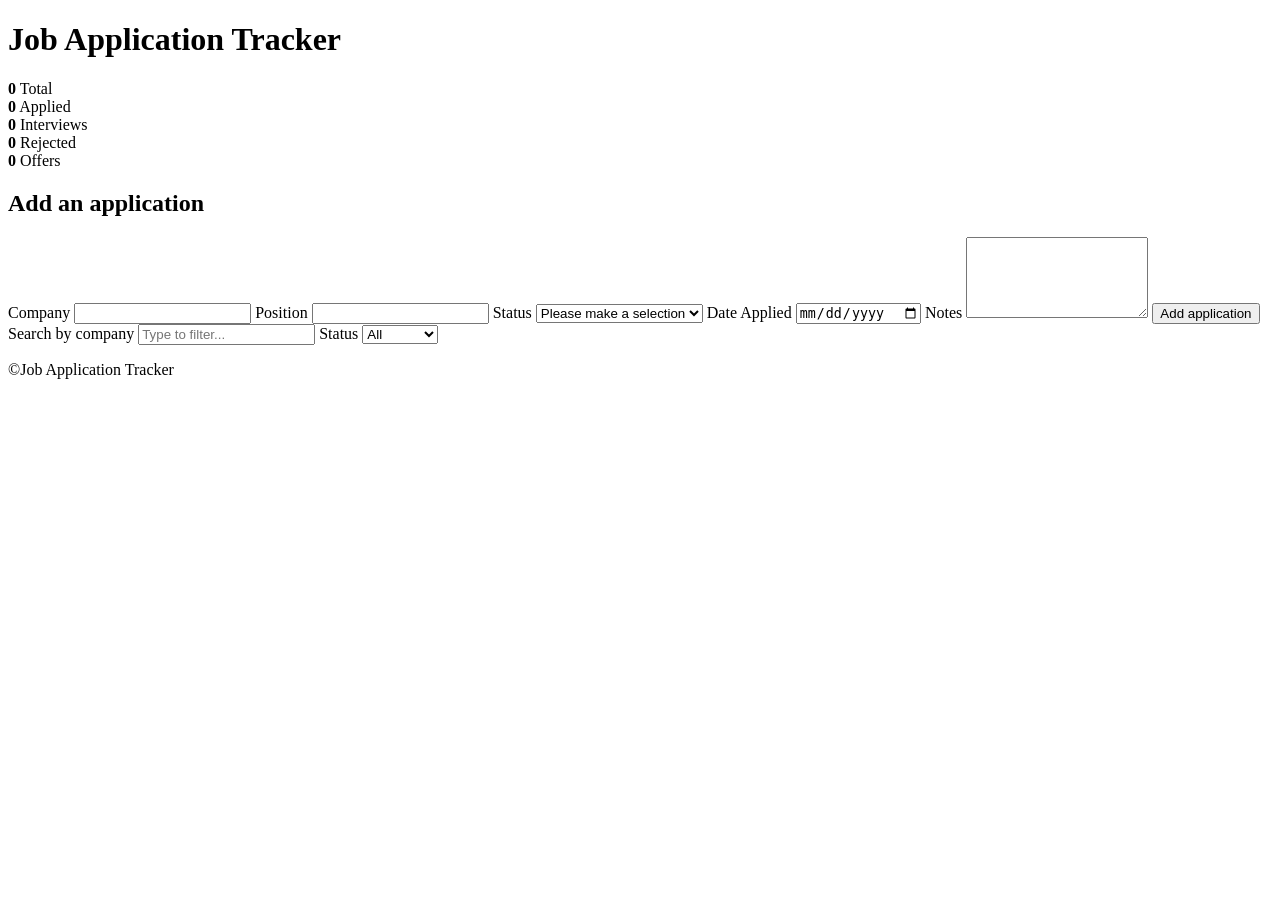
==== index.html @ 9593843a "html corrected" ====
<!DOCTYPE html>
<html lang="en">
<head>
    <meta charset="UTF-8">
    <meta name="viewport" content="width=device-width, initial-scale=1.0">
    <title>Job Application Tracker</title>
    <link rel="stylesheet" href="styles.css">
    <script src="app.js"></script>
</head>
<body>
    <header>
        <h1>Job Application Tracker</h1>
        <div class = "dashboard">
            <div> <b id="count-total">0</b> <span> Total</span> </div>
            <div> <b id="count-applied">0</b> <span> Applied</span> </div>
            <div> <b id="count-interview">0</b> <span> Interviews</span> </div>
            <div> <b id="count-rejection">0</b> <span> Rejected</span> </div>
            <div> <b id="count-offer">0</b> <span> Offers</span></div>
        </div>
    </header>

    <main>
        <section>
            <h2>Add an application</h2>
            <form>
                <label>Company
                    <input type="text" id="company" required>
                </label>
                <label>Position
                    <input type="text" id="position" required>
                </label>
                <label>Status
                    <select id="status">
                        <option value="">Please make a selection</option>
                        <option value="applied">Applied</option>
                        <option value="interview">Interview</option>
                        <option value="rejected">Rejected</option>
                        <option value="offer">Offer</option>
                    </select>
                </label>
                <label>Date Applied
                    <input type="date" id="dateApplied" required>
                </label>
                <label>Notes
                    <textarea id="notes" rows="5"></textarea>
                </label>
                <button type="submit">Add application</button>
            </form>
        </section>

        <section>
            <div class="filters">
                <label>Search by company
                    <input type="search" id="search" placeholder="Type to filter...">
                </label>
                <label>Status
                    <select id="filter-status">
                        <option value="all">All</option>
                        <option>Applied</option>
                        <option>Interview</option>
                        <option>Rejected</option>
                        <option>Offer</option>
                    </select>
                </label>
            </div>
        </section>
    </main>
    
    <footer>
        <p>&copy;Job Application Tracker </p>
    </footer>
</body>
</html>
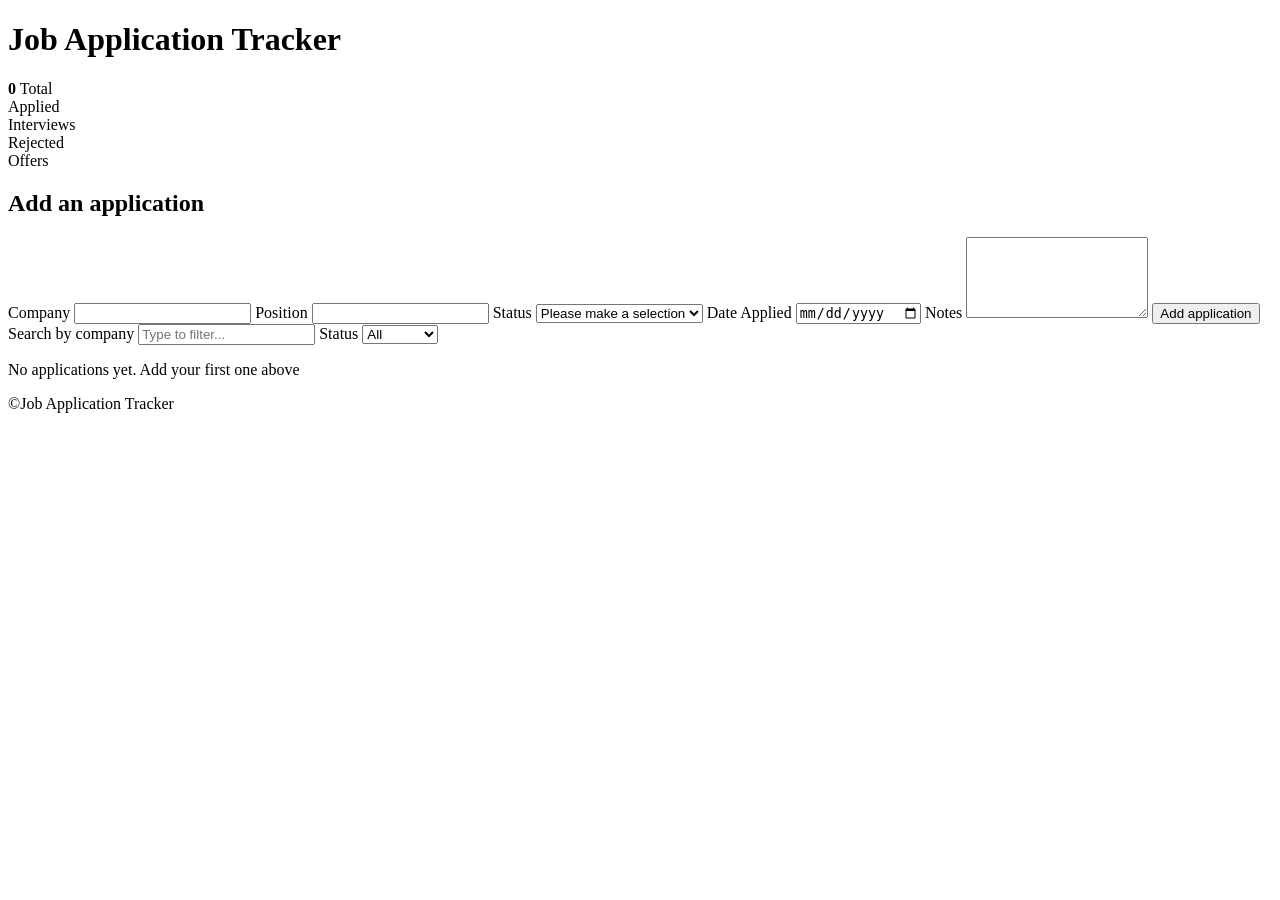
==== commit 061dcfbb: "js-2" ====
--- a/index.html
+++ b/index.html
@@ -5,7 +5,7 @@
     <meta name="viewport" content="width=device-width, initial-scale=1.0">
     <title>Job Application Tracker</title>
     <link rel="stylesheet" href="styles.css">
-    <script src="app.js"></script>
+    <script src="app.js" defer></script>
 </head>
 <body>
     <header>
@@ -22,7 +22,7 @@
     <main>
         <section>
             <h2>Add an application</h2>
-            <form>
+            <form id="add-form">
                 <label>Company
                     <input type="text" id="company" required>
                 </label>
@@ -63,6 +63,8 @@
                     </select>
                 </label>
             </div>
+
+            <div id="applications" class="grid"></div>
         </section>
     </main>
     
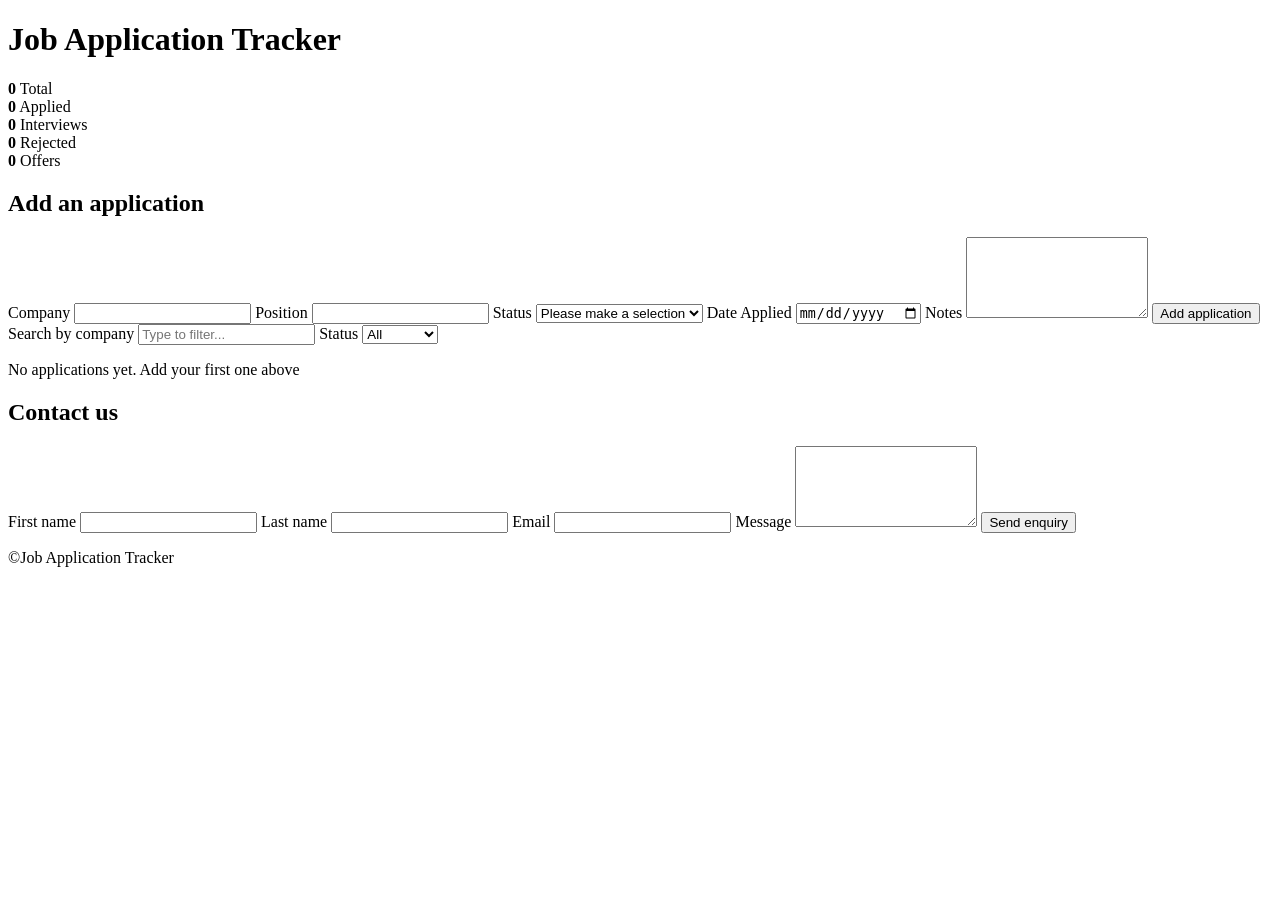
==== commit 6f71ad71: "contact form & localstorage added" ====
--- a/index.html
+++ b/index.html
@@ -66,6 +66,30 @@
 
             <div id="applications" class="grid"></div>
         </section>
+
+        <section>
+            <h2>Contact us</h2>
+            <form id="contact-form" novalidate>
+                <label>First name
+                    <input type="text" id="first-name" required>
+                    <span class="error" id="error-first-name"></span>
+                </label>
+                <label>Last name
+                    <input type="text" id="last-name" required>
+                    <span class="error" id="error-last-name"></span>
+                </label>
+                <label>Email
+                    <input type="text" id="email" required>
+                    <span class="error" id="error-email"></span>
+                </label>
+                <label>Message
+                    <textarea id="message" rows="5"></textarea>
+                    <span class="error" id="error-message"></span>
+                </label>
+                <button type="submit">Send enquiry</button>
+                <p id="contact-success" hidden></p>
+            </form>
+        </section>
     </main>
     
     <footer>
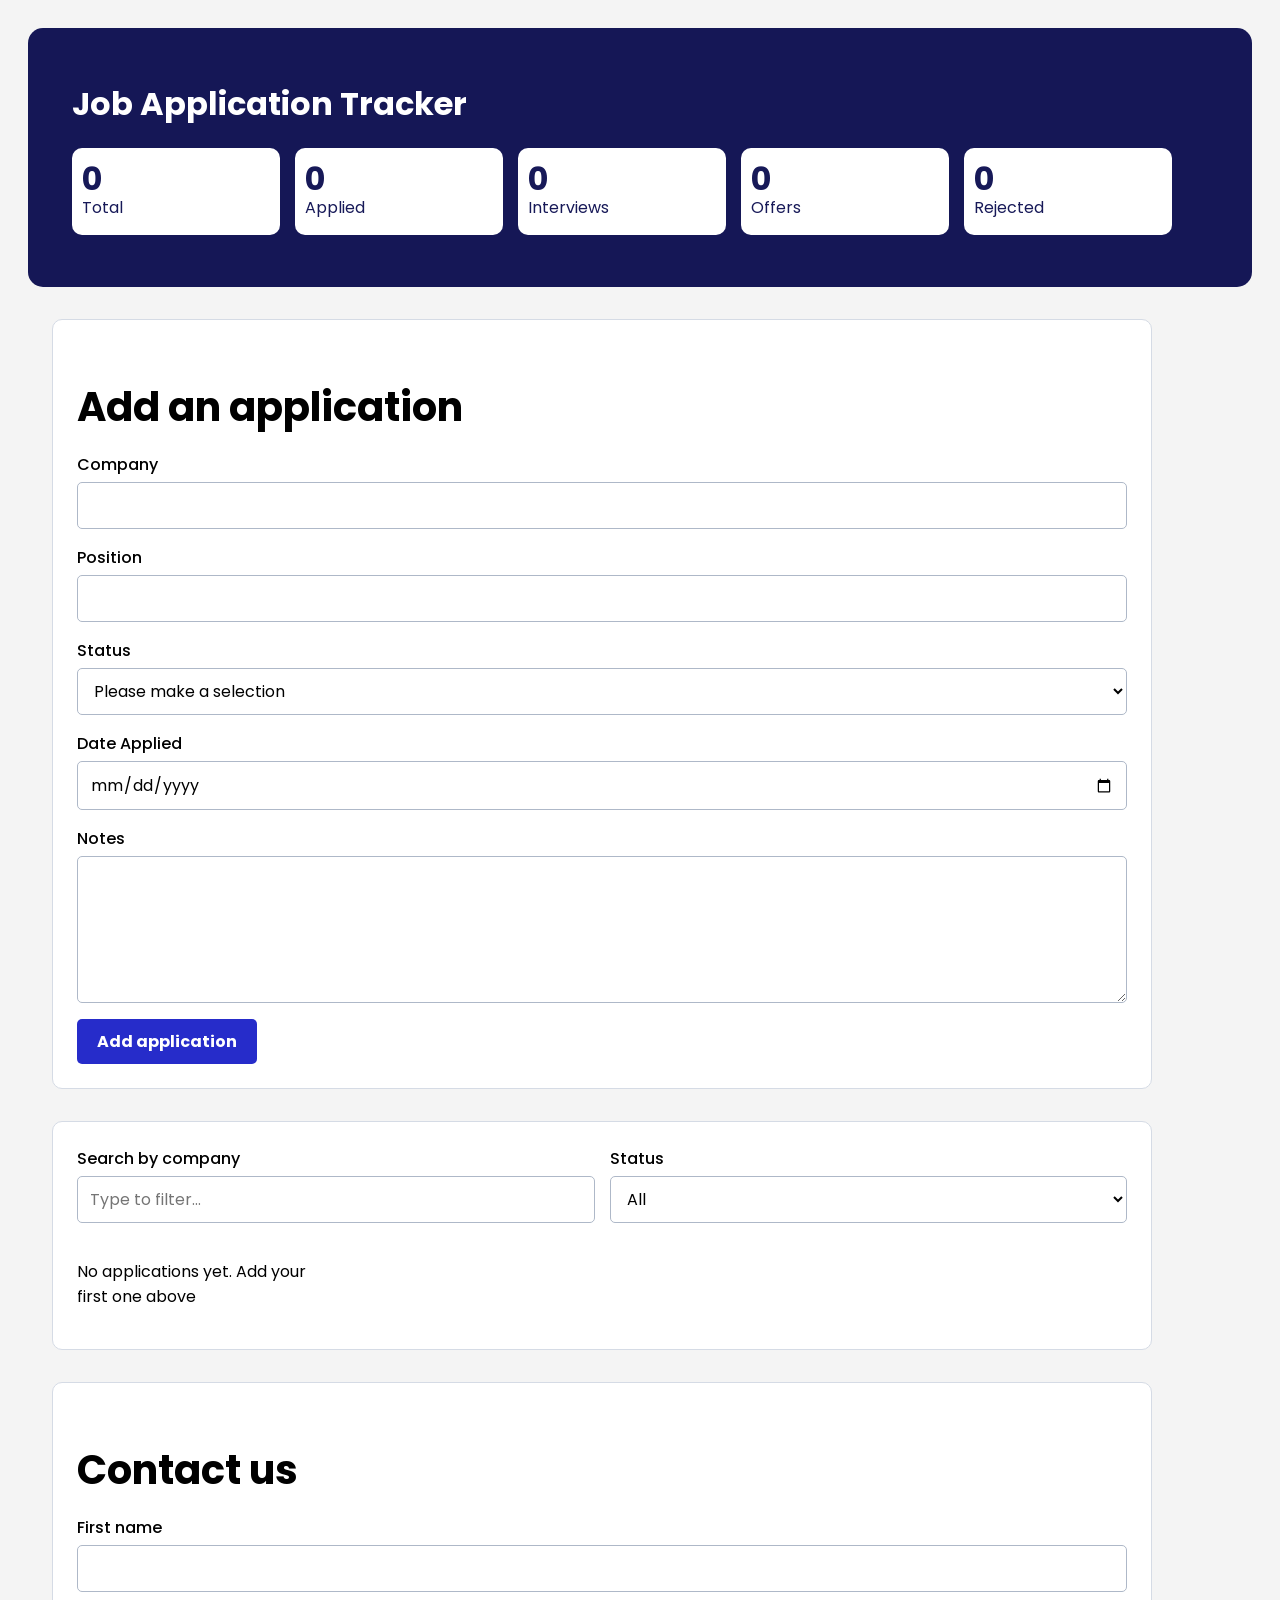
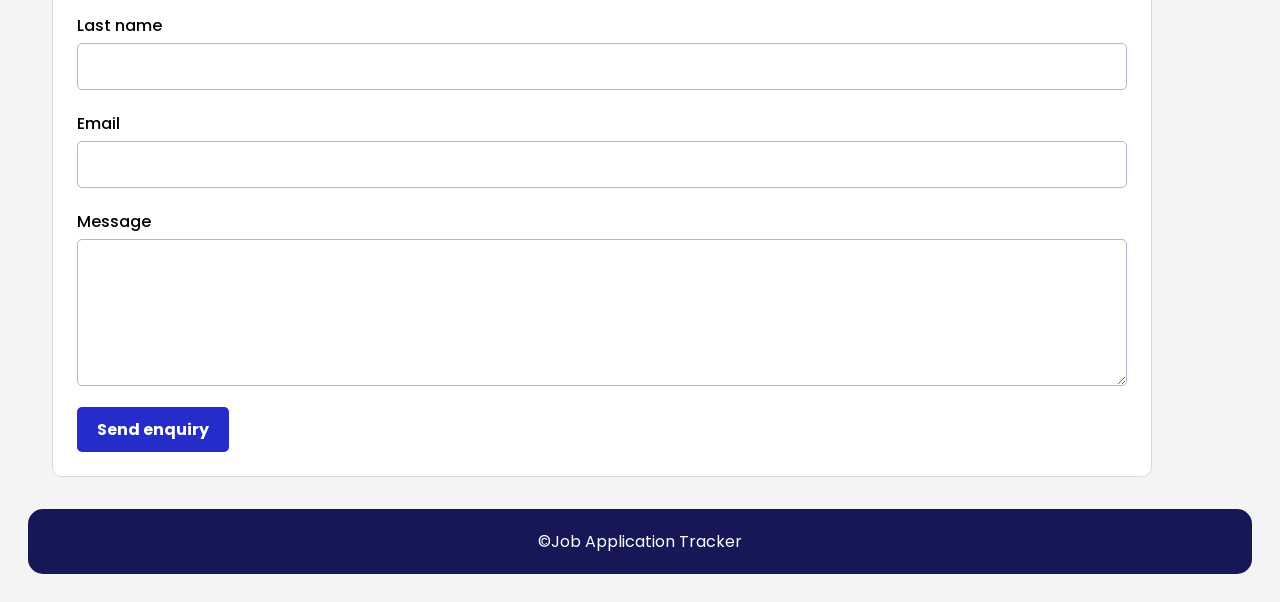
==== commit 2f786bc9: "done with the css" ====
--- a/index.html
+++ b/index.html
@@ -6,16 +6,19 @@
     <title>Job Application Tracker</title>
     <link rel="stylesheet" href="styles.css">
     <script src="app.js" defer></script>
+    <link rel="preconnect" href="https://fonts.googleapis.com">
+    <link rel="preconnect" href="https://fonts.gstatic.com" crossorigin>
+    <link href="https://fonts.googleapis.com/css2?family=Poppins:ital,wght@0,100;0,200;0,300;0,400;0,500;0,600;0,700;0,800;0,900;1,100;1,200;1,300;1,400;1,500;1,600;1,700;1,800;1,900&display=swap" rel="stylesheet">
 </head>
 <body>
     <header>
         <h1>Job Application Tracker</h1>
         <div class = "dashboard">
-            <div> <b id="count-total">0</b> <span> Total</span> </div>
-            <div> <b id="count-applied">0</b> <span> Applied</span> </div>
-            <div> <b id="count-interview">0</b> <span> Interviews</span> </div>
-            <div> <b id="count-rejection">0</b> <span> Rejected</span> </div>
-            <div> <b id="count-offer">0</b> <span> Offers</span></div>
+            <div class="num-total"> <b id="count-total">0</b> <span> Total</span> </div>
+            <div class="num-applied"> <b id="count-applied">0</b> <span> Applied</span> </div>
+            <div class="num-interview"> <b id="count-interview">0</b> <span> Interviews</span> </div>
+            <div class="num-offer"> <b id="count-offer">0</b> <span> Offers</span></div>
+            <div class="num-rejection"> <b id="count-rejection">0</b> <span> Rejected</span> </div>
         </div>
     </header>
 
@@ -32,10 +35,10 @@
                 <label>Status
                     <select id="status">
                         <option value="">Please make a selection</option>
-                        <option value="applied">Applied</option>
-                        <option value="interview">Interview</option>
-                        <option value="rejected">Rejected</option>
-                        <option value="offer">Offer</option>
+                        <option value="Applied">Applied</option>
+                        <option value="Interview">Interview</option>
+                        <option value="Rejected">Rejected</option>
+                        <option value="Offer">Offer</option>
                     </select>
                 </label>
                 <label>Date Applied
@@ -55,11 +58,11 @@
                 </label>
                 <label>Status
                     <select id="filter-status">
-                        <option value="all">All</option>
-                        <option>Applied</option>
-                        <option>Interview</option>
-                        <option>Rejected</option>
-                        <option>Offer</option>
+                        <option value="All">All</option>
+                        <option value="Applied">Applied</option>
+                        <option value="Interview">Interview</option>
+                        <option value="Rejected">Rejected</option>
+                        <option value="Offer">Offer</option>
                     </select>
                 </label>
             </div>
--- a/styles.css
+++ b/styles.css
@@ -0,0 +1,230 @@
+body {
+    font-family: "Poppins", sans-serif;
+    background-color: #f4f4f4f4;
+    padding: 20px;
+
+}
+
+
+header {
+    background: rgba(5, 7, 75, 0.93);
+    color: white;
+    padding: 32px 24px;
+    border-radius: 15px;
+}
+
+.dashboard {
+    display:grid;
+    grid-template-columns: repeat(auto-fit, minmax(140px, 1fr));
+    gap: 15px;
+    max-width: 1100px;
+    margin: 20px;
+}
+
+.dashboard div {
+    background: white;
+    color: rgba(5, 7, 75, 0.93);
+    border-radius: 10px;
+    padding: 15px 10px;
+    display: flex;
+    flex-direction: column;
+}
+
+.dashboard b {
+    font-size: 2rem;
+    line-height: 1;
+}
+
+header h1 {
+    margin: 20px;
+    max-width: 1100px;
+}
+
+.num-applied {
+    background: lightslategray;
+}
+
+.num-interview {
+    background: wheat;
+}
+
+.num-rejection {
+    background: lightcoral;
+}
+
+.num-offer {
+    background: lightgreen;
+}
+
+main {
+    max-width: 1100px;
+    margin: 0;
+    padding: 32px 24px;
+    display: flex;
+    flex-direction: column;
+    gap: 32px;
+}
+
+section {
+    background: white;
+    border: 1px solid #d5dbe5;
+    border-radius: 10px;
+    padding: 24px;
+}
+
+section h2 {
+    margin-bottom: 15px;
+    font-size: 40px;
+}
+
+form {
+    display: flex;
+    flex-direction: column;
+    gap: 16px;
+}
+
+label {
+    display: flex;
+    flex-direction: column;
+    gap: 5px;
+    font-weight: 500;
+    font-size: 1rem;
+}
+
+input, select, textarea {
+    font: inherit;
+    font-weight: 400;
+    padding: 10px 12px;
+    border-radius: 5px;
+    border: 1px solid #aeb8c8;
+    background: white;
+    color: black;
+}
+
+input:focus, select:focus, textarea:focus {
+    outline: 2px solid blue;
+    outline-offset: 1px;
+}
+
+button {
+    font: inherit;
+    font-weight: 700;
+    background: rgba(22, 28, 198, 0.93);
+    color: white;
+    border: 0;
+    border-radius: 5px;
+    padding: 10px 20px;
+    cursor: pointer;
+    align-self: flex-start;
+}
+
+button:hover {
+    background: rgba(18, 20, 149, 0.629);
+}
+
+.filters {
+    display: flex;
+    gap: 15px;
+    flex-wrap: wrap;
+    margin-bottom: 20px;
+}
+
+.filters label {
+    flex: 1;
+    min-width: 200px;
+}
+
+.grid {
+    display: grid;
+    gap: 20px;
+    grid-template-columns: repeat(auto-fill, minmax(200px, 1fr));
+}
+
+.card {
+    background: white;
+    border: 1px solid #aeb8c8;
+    border-radius: 10px;
+    padding: 20px;
+    display: flex;
+    flex-direction: column;
+    gap: 5px;
+}
+
+.card p {
+    margin: 0;
+    font-size: 1rem;
+    color: #3d4a63;
+    overflow-wrap: anywhere;
+}
+
+.card button {
+    background: red;
+    color: white;
+    border: 1px solid #aeb8c8;
+}
+
+.card button:hover {
+    background: rgb(167, 35, 35);
+}
+
+.badge {
+    align-self: flex-start;
+    font-size: 12px;
+    font-weight: 700;
+    padding: 3px 10px;
+    border-radius: 100px;
+}
+
+.badge-applied   { 
+    background: #dce6ff; color: rgb(37, 37, 189); 
+}
+
+.badge-interview { 
+    background: #ffe9b8; color: rgb(148, 104, 21); 
+}
+
+.badge-offer     { 
+    background: #cdefd6; color: rgb(24, 153, 24); 
+}
+
+.badge-rejected  { 
+    background: #fad4d0; color: rgb(177, 34, 34); 
+}
+
+.error {
+    display: block;
+    color: rgb(182, 37, 37);
+    font-size: 14px;
+    font-weight: 400;
+}
+
+#contact-success {
+    color: rgb(14, 90, 14);
+    margin: 0;
+}
+
+footer {
+    background: rgba(5, 7, 75, 0.93);
+    color: #fff;
+    text-align: center;
+    padding: 20px;
+    border-radius: 15px;
+}
+
+footer p {
+    margin: 0;
+}
+
+@media (max-width:600px) {
+    main {
+        padding: 20px 15px;
+    }
+
+    section {
+        padding: 18px;
+    }
+
+    header {
+        padding: 24px 16px;
+    }
+}
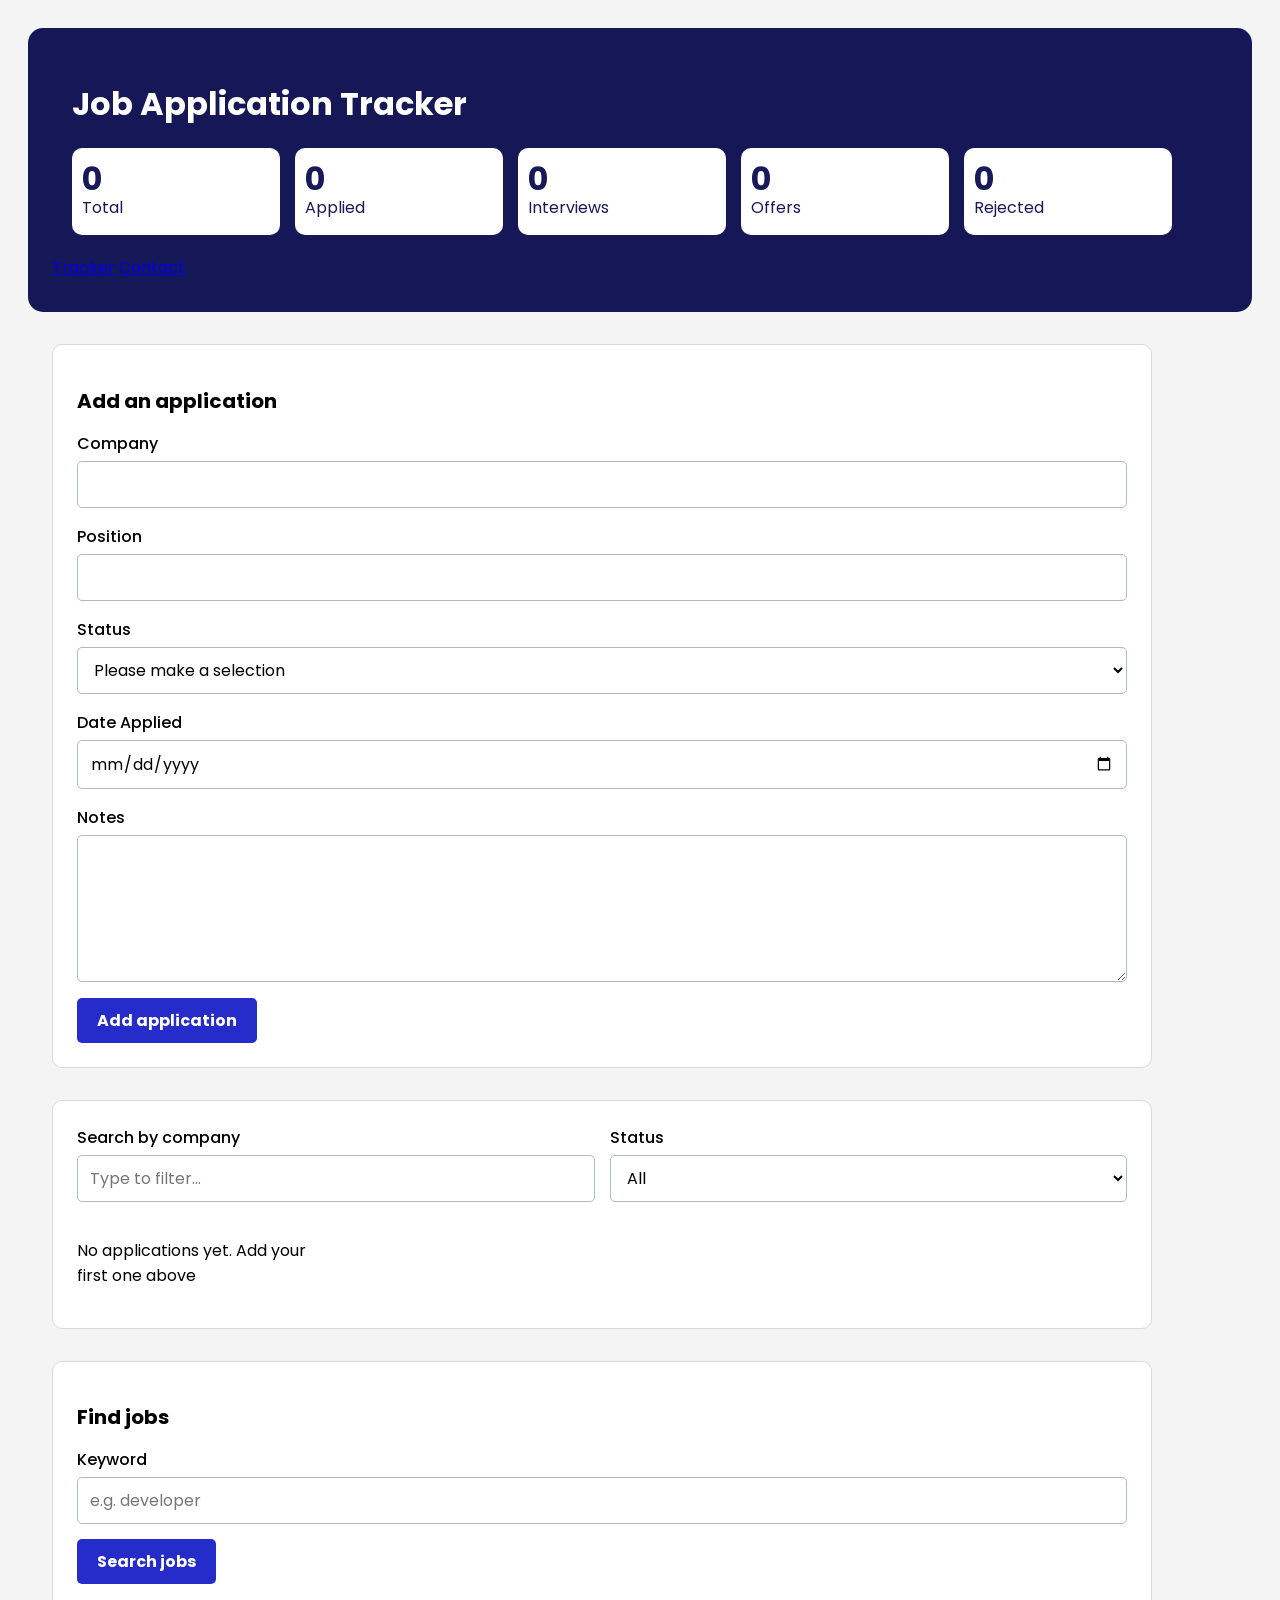
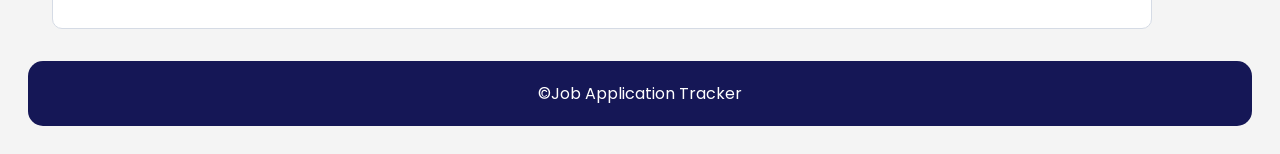
==== commit 14fb89bc: "added the contact page and fixed the popup message" ====
--- a/index.html
+++ b/index.html
@@ -20,6 +20,12 @@
             <div class="num-offer"> <b id="count-offer">0</b> <span> Offers</span></div>
             <div class="num-rejection"> <b id="count-rejection">0</b> <span> Rejected</span> </div>
         </div>
+        
+        <nav>
+            <a href="index.html" class="active">Tracker</a>
+            <a href="contact.html">Contact</a>
+        </nav>
+    </header>
     </header>
 
     <main>
@@ -71,28 +77,18 @@
         </section>
 
         <section>
-            <h2>Contact us</h2>
-            <form id="contact-form" novalidate>
-                <label>First name
-                    <input type="text" id="first-name" required>
-                    <span class="error" id="error-first-name"></span>
+            <h2>Find jobs</h2>
+            <form id="jobs-form" class="filters">
+                <label>Keyword
+                    <input type="search" id="jobs-search" placeholder="e.g. developer">
                 </label>
-                <label>Last name
-                    <input type="text" id="last-name" required>
-                    <span class="error" id="error-last-name"></span>
-                </label>
-                <label>Email
-                    <input type="text" id="email" required>
-                    <span class="error" id="error-email"></span>
-                </label>
-                <label>Message
-                    <textarea id="message" rows="5"></textarea>
-                    <span class="error" id="error-message"></span>
-                </label>
-                <button type="submit">Send enquiry</button>
-                <p id="contact-success" hidden></p>
+                <button type="submit">Search jobs</button>
             </form>
+            <p id="jobs-status" role="status"></p>
+            <ul id="jobs-results"></ul>
         </section>
+
+        
     </main>
     
     <footer>
--- a/styles.css
+++ b/styles.css
@@ -74,7 +74,7 @@
 
 section h2 {
     margin-bottom: 15px;
-    font-size: 40px;
+    font-size: 20px;
 }
 
 form {
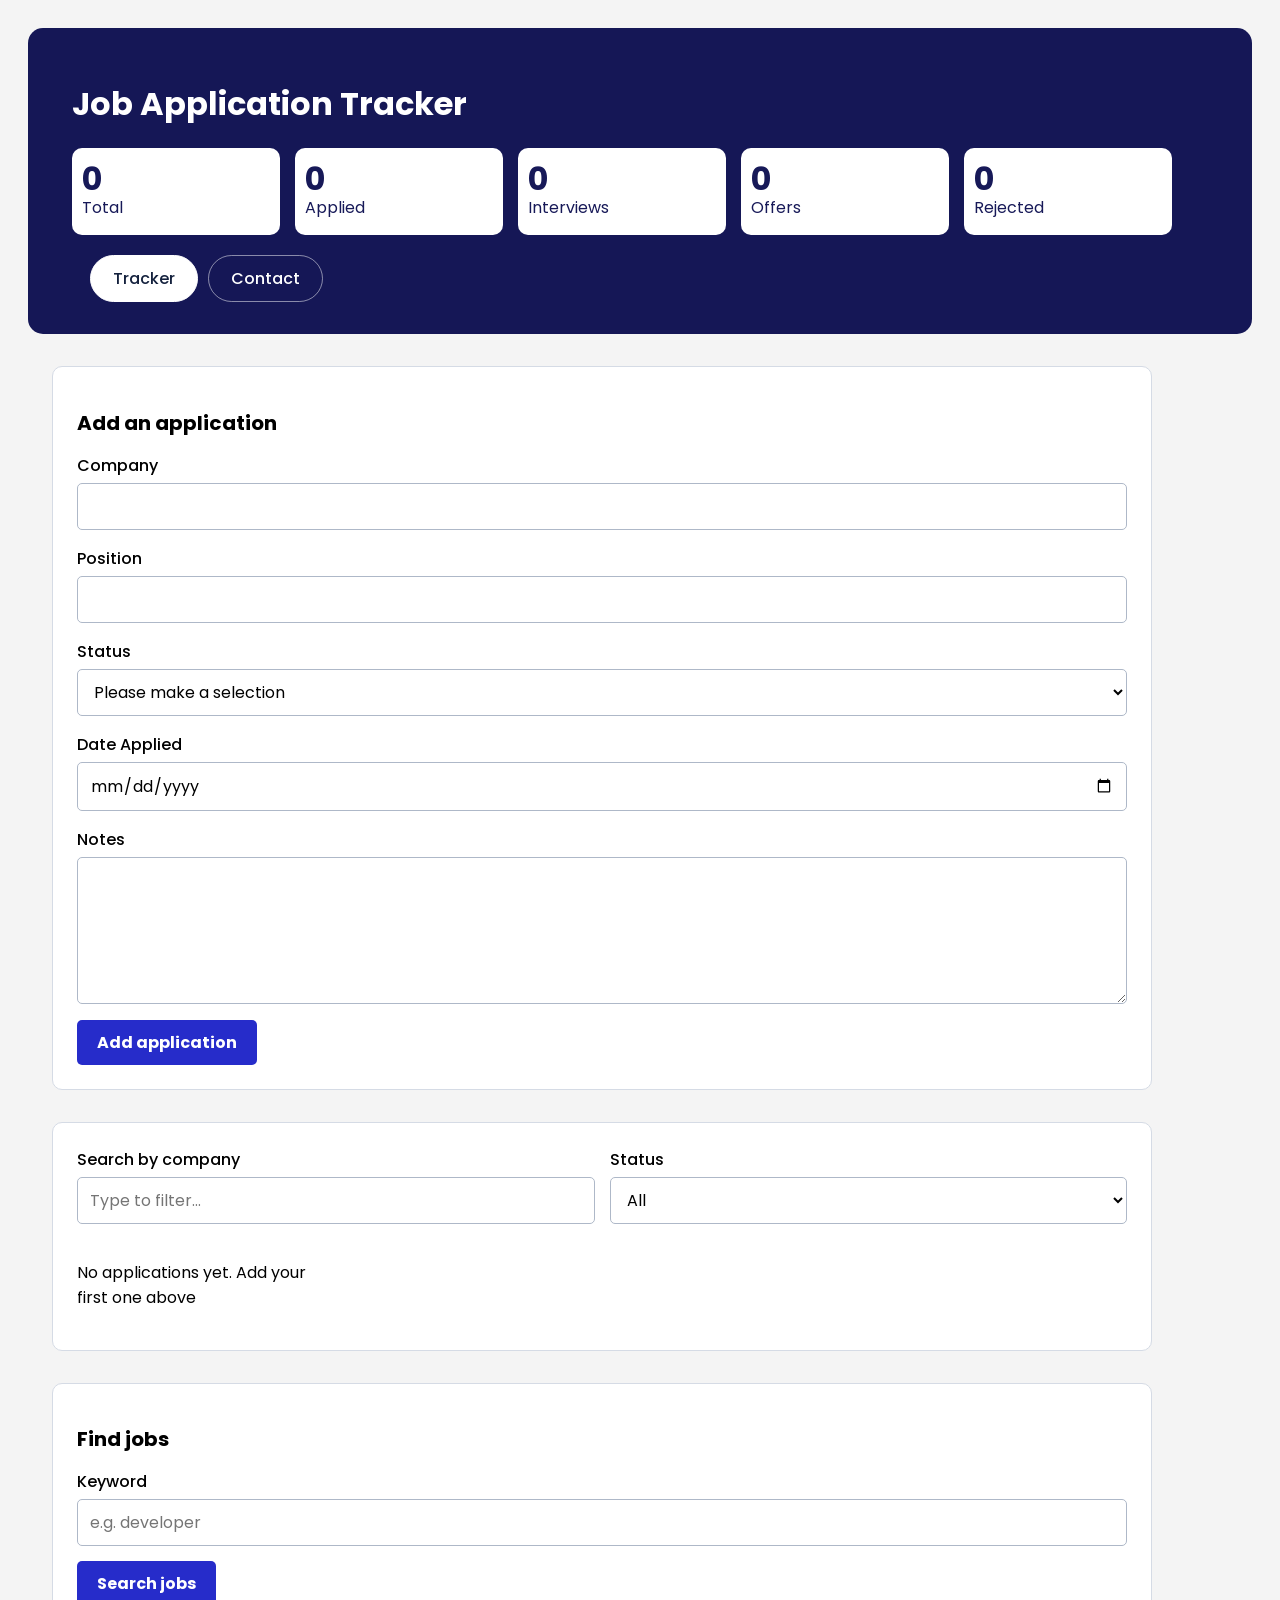
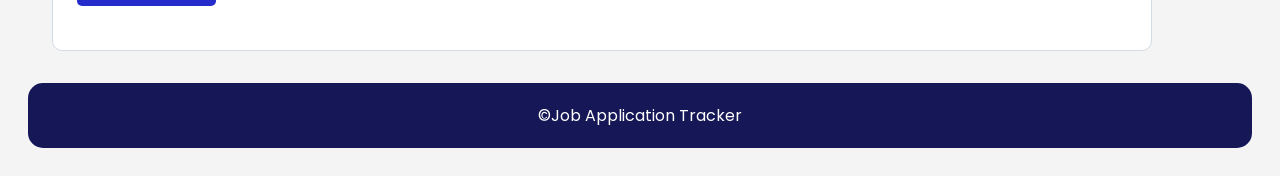
==== commit 2f05fbcf: "remotive api added" ====
--- a/index.html
+++ b/index.html
@@ -5,7 +5,8 @@
     <meta name="viewport" content="width=device-width, initial-scale=1.0">
     <title>Job Application Tracker</title>
     <link rel="stylesheet" href="styles.css">
-    <script src="app.js" defer></script>
+    <script src="apps.js" defer></script>
+    <script src="jobs.js" defer></script>
     <link rel="preconnect" href="https://fonts.googleapis.com">
     <link rel="preconnect" href="https://fonts.gstatic.com" crossorigin>
     <link href="https://fonts.googleapis.com/css2?family=Poppins:ital,wght@0,100;0,200;0,300;0,400;0,500;0,600;0,700;0,800;0,900;1,100;1,200;1,300;1,400;1,500;1,600;1,700;1,800;1,900&display=swap" rel="stylesheet">
--- a/styles.css
+++ b/styles.css
@@ -198,6 +198,40 @@
     font-weight: 400;
 }
 
+nav {
+    max-width: 1100px;
+    margin: 16px auto 0;
+    display: flex;
+    gap: 10px;
+}
+
+nav a {
+    color: #fff;
+    text-decoration: none;
+    font-weight: 500;
+    padding: 10px 22px;
+    border: 1px solid rgba(255, 255, 255, 0.5);
+    border-radius: 999px; 
+    transition: background 0.15s, color 0.15s;
+}
+
+nav a:hover {
+    background: rgba(255, 255, 255, 0.18);
+}
+
+nav a:focus-visible {
+    outline: 2px solid #fff;    
+    outline-offset: 2px;
+}
+
+nav a.active {
+    background: #fff;
+    color: #14213d;
+    border-color: #fff;
+}
+
+
+
 #contact-success {
     color: rgb(14, 90, 14);
     margin: 0;
